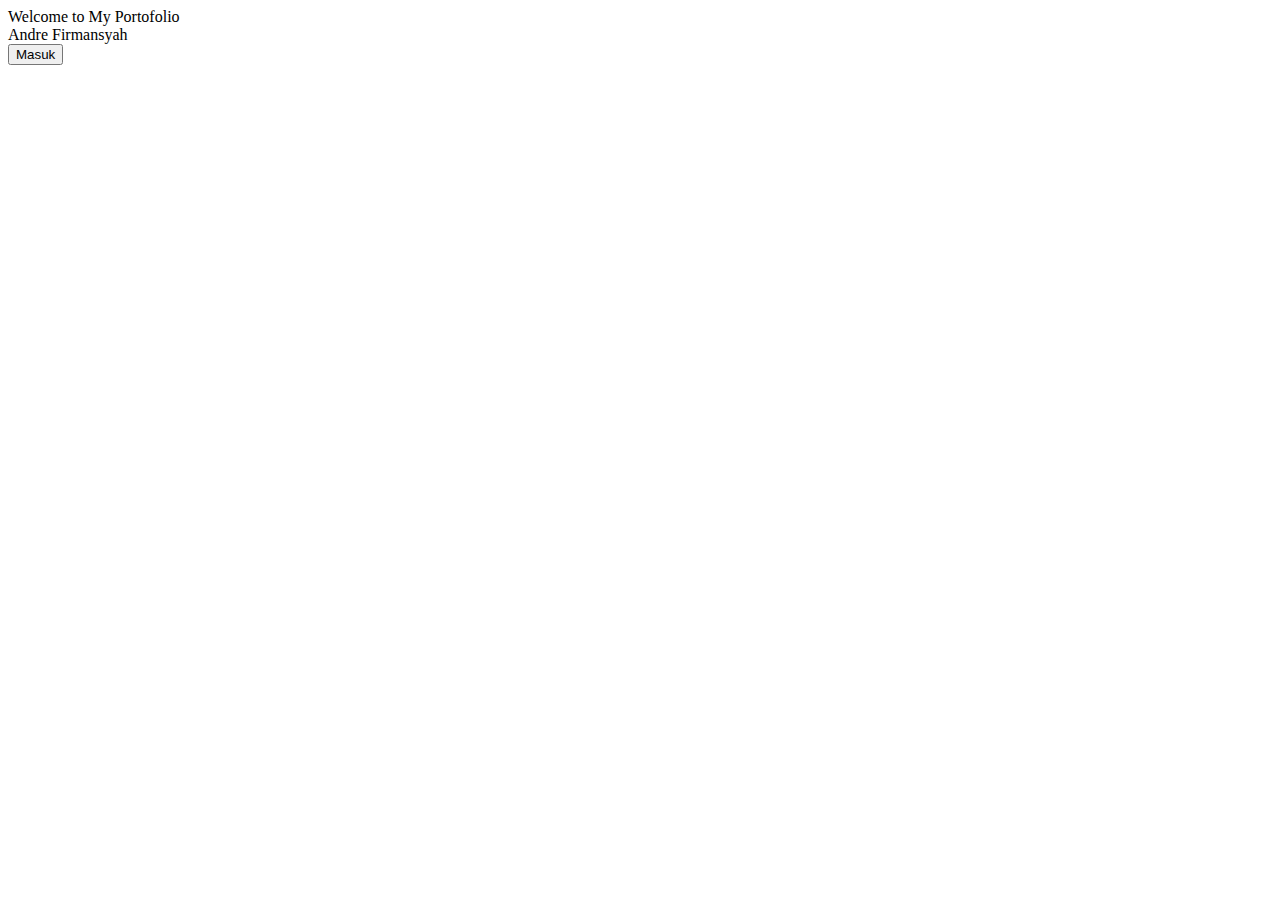
==== index.html @ d8abfe1b "Update and rename Tugas_Portofolio/HTML/index.html to index.html" ====
<!DOCTYPE html>
<html lang="en">
<head>
    <meta charset="UTF-8">
    <link rel="icon" type="image/png" href="C:/Materi Semester 4/Pweb/Tugas_Portofolio/ASSET/logo.png">
    <meta name="theme-color" content="#6E7C99">
    <meta name="viewport" content="width=device-width, initial-scale=1.0">
    <title>Andre Firmansyah</title>
    <link rel="stylesheet" href="C:/Materi Semester 4/Pweb/Tugas_Portofolio/CSS/loading.css">
</head>
<body>
    <div class="aurora"></div>
    <div class="loading-container">
        <div class="loading-text"><span class="typing-text">Welcome to My Portofolio</span></div>
        <div class="subtext">Andre Firmansyah</div>
        <div class="loading-dots">
            <div class="dot"></div>
            <div class="dot"></div>
            <div class="dot"></div>
        </div>
        <button class="enter-button" onclick="startPortfolio()">Masuk</button>
    </div>

    <audio id="background-music" loop>
        <source src="music.mp3" type="audio/mpeg">
    </audio>

    <script>
        function startPortfolio() {
            let audio = document.getElementById("background-music");
            audio.play().catch(error => console.log("Autoplay tidak diizinkan oleh browser"));

            setTimeout(() => {
                window.location.href = "Tugas_Portofolio/HTML/portofolio.html"; 
            }, 500);
        }
    </script>
</body>
</html>
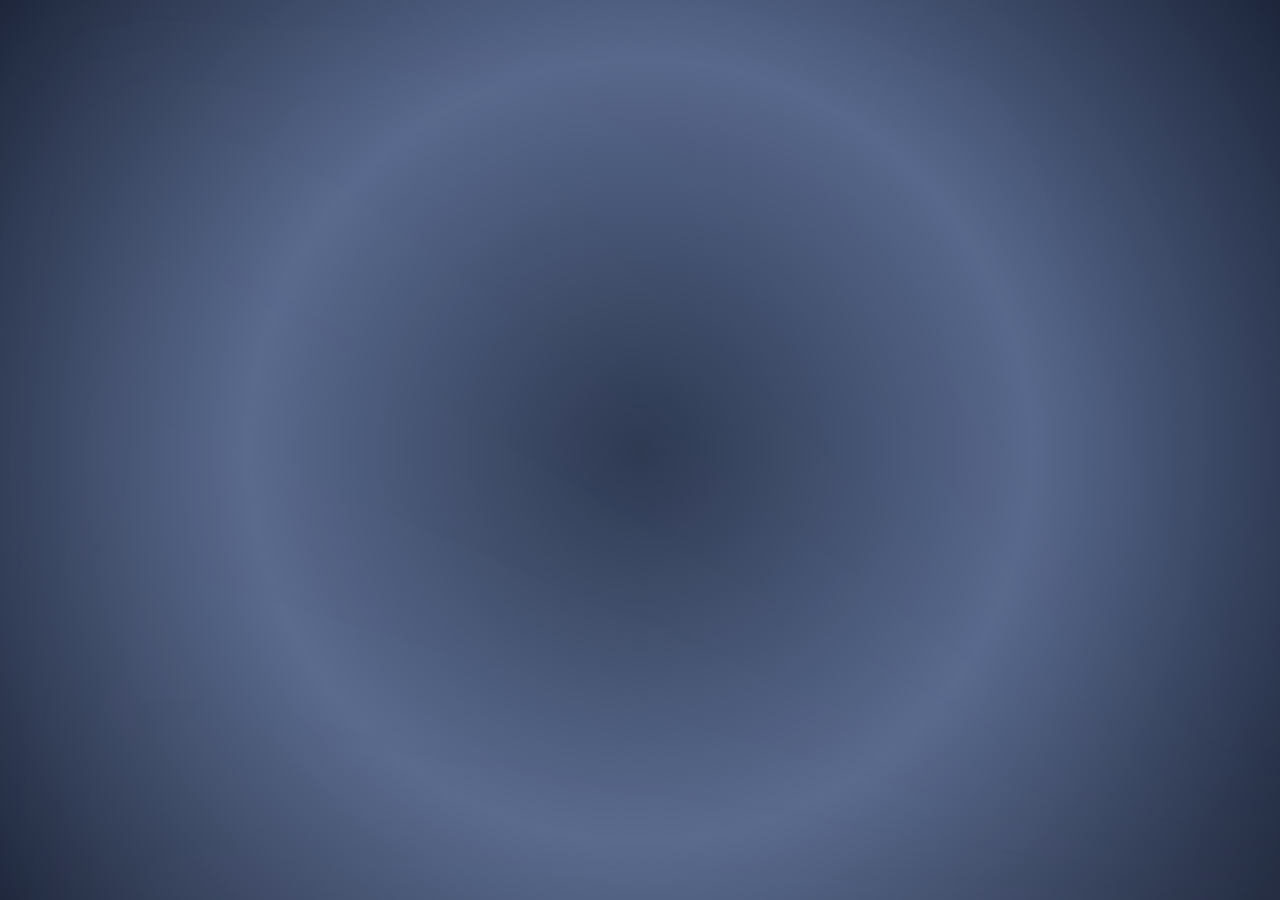
==== commit 35984def: "Update index.html" ====
--- a/index.html
+++ b/index.html
@@ -2,11 +2,11 @@
 <html lang="en">
 <head>
     <meta charset="UTF-8">
-    <link rel="icon" type="image/png" href="C:/Materi Semester 4/Pweb/Tugas_Portofolio/ASSET/logo.png">
+    <link rel="icon" type="image/png" href="Tugas_Portofolio/ASSET/logo.png">
     <meta name="theme-color" content="#6E7C99">
     <meta name="viewport" content="width=device-width, initial-scale=1.0">
     <title>Andre Firmansyah</title>
-    <link rel="stylesheet" href="C:/Materi Semester 4/Pweb/Tugas_Portofolio/CSS/loading.css">
+    <link rel="stylesheet" href="Tugas_Portofolio/CSS/loading.css">
 </head>
 <body>
     <div class="aurora"></div>
--- a/Tugas_Portofolio/CSS/loading.css
+++ b/Tugas_Portofolio/CSS/loading.css
@@ -0,0 +1,144 @@
+* {
+    margin: 0;
+    padding: 0;
+    box-sizing: border-box;
+    font-family: 'Poppins', sans-serif;
+}
+
+body {
+    display: flex;
+    justify-content: center;
+    align-items: center;
+    height: 100vh;
+    background: radial-gradient(circle, #2a364f, #56678b, #1c253a);
+    overflow: hidden;
+    position: relative;
+}
+
+/* Aurora Background Effect */
+.aurora {
+    position: absolute;
+    width: 100vw;
+    height: 100vh;
+    overflow: hidden;
+}
+
+.aurora::before {
+    content: "";
+    position: absolute;
+    width: 200%;
+    height: 200%;
+    background: conic-gradient(from 180deg, rgba(255, 255, 255, 0.1), transparent, rgba(255, 255, 255, 0.15));
+    animation: auroraMove 8s infinite linear;
+    opacity: 0.6;
+    filter: blur(80px);
+}
+
+@keyframes auroraMove {
+    0% {
+        transform: rotate(0deg) translate(-50%, -50%);
+    }
+    100% {
+        transform: rotate(360deg) translate(-50%, -50%);
+    }
+}
+
+.loading-container {
+    text-align: center;
+    color: white;
+    position: relative;
+    z-index: 1;
+}
+
+.loading-text {
+    font-size: 32px;
+    font-weight: 700;
+    opacity: 0;
+    animation: fadeIn 2s ease-in-out forwards;
+}
+
+.subtext {
+    font-size: 22px;
+    opacity: 0;
+    animation: fadeIn 2s ease-in-out 1s forwards;
+}
+
+@keyframes fadeIn {
+    0% { opacity: 0; transform: translateY(10px); }
+    100% { opacity: 1; transform: translateY(0); }
+}
+
+.typing-text {
+    display: inline-block;
+    overflow: hidden;
+    white-space: nowrap;
+    border-right: 3px solid white;
+    width: 0;
+    animation: typing 3s steps(22, end) forwards, blinkCursor 0.6s infinite;
+}
+
+@keyframes typing {
+    from { width: 0; }
+    to { width: 100%; }
+}
+
+@keyframes blinkCursor {
+    50% { border-color: transparent; }
+}
+
+.loading-dots {
+    margin-top: 15px;
+    display: flex;
+    justify-content: center;
+}
+
+.dot {
+    width: 14px;
+    height: 14px;
+    margin: 0 6px;
+    background: white;
+    border-radius: 50%;
+    opacity: 0;
+    animation: fadeInDots 1.5s infinite;
+}
+
+.dot:nth-child(1) { animation-delay: 0s; }
+.dot:nth-child(2) { animation-delay: 0.2s; }
+.dot:nth-child(3) { animation-delay: 0.4s; }
+
+@keyframes fadeInDots {
+    0%, 100% { opacity: 0.2; transform: scale(1); }
+    50% { opacity: 1; transform: scale(1.4); }
+}
+
+/* Tombol Masuk */
+.enter-button {
+    margin-top: 30px;
+    padding: 12px 24px;
+    font-size: 18px;
+    background: #f4f4f4;
+    color: #1c253a;
+    border: none;
+    border-radius: 6px;
+    cursor: pointer;
+    opacity: 0;
+    transform: scale(0.8);
+    transition: all 0.4s ease;
+    animation: fadeInButton 1s ease-in-out 4s forwards;
+}
+
+.enter-button:hover {
+    background: #ffffff;
+    transform: scale(1);
+}
+
+@keyframes fadeInButton {
+    from {
+        opacity: 0;
+        transform: scale(0.8);
+    }
+    to {
+        opacity: 1;
+        transform: scale(1);
+    }
+}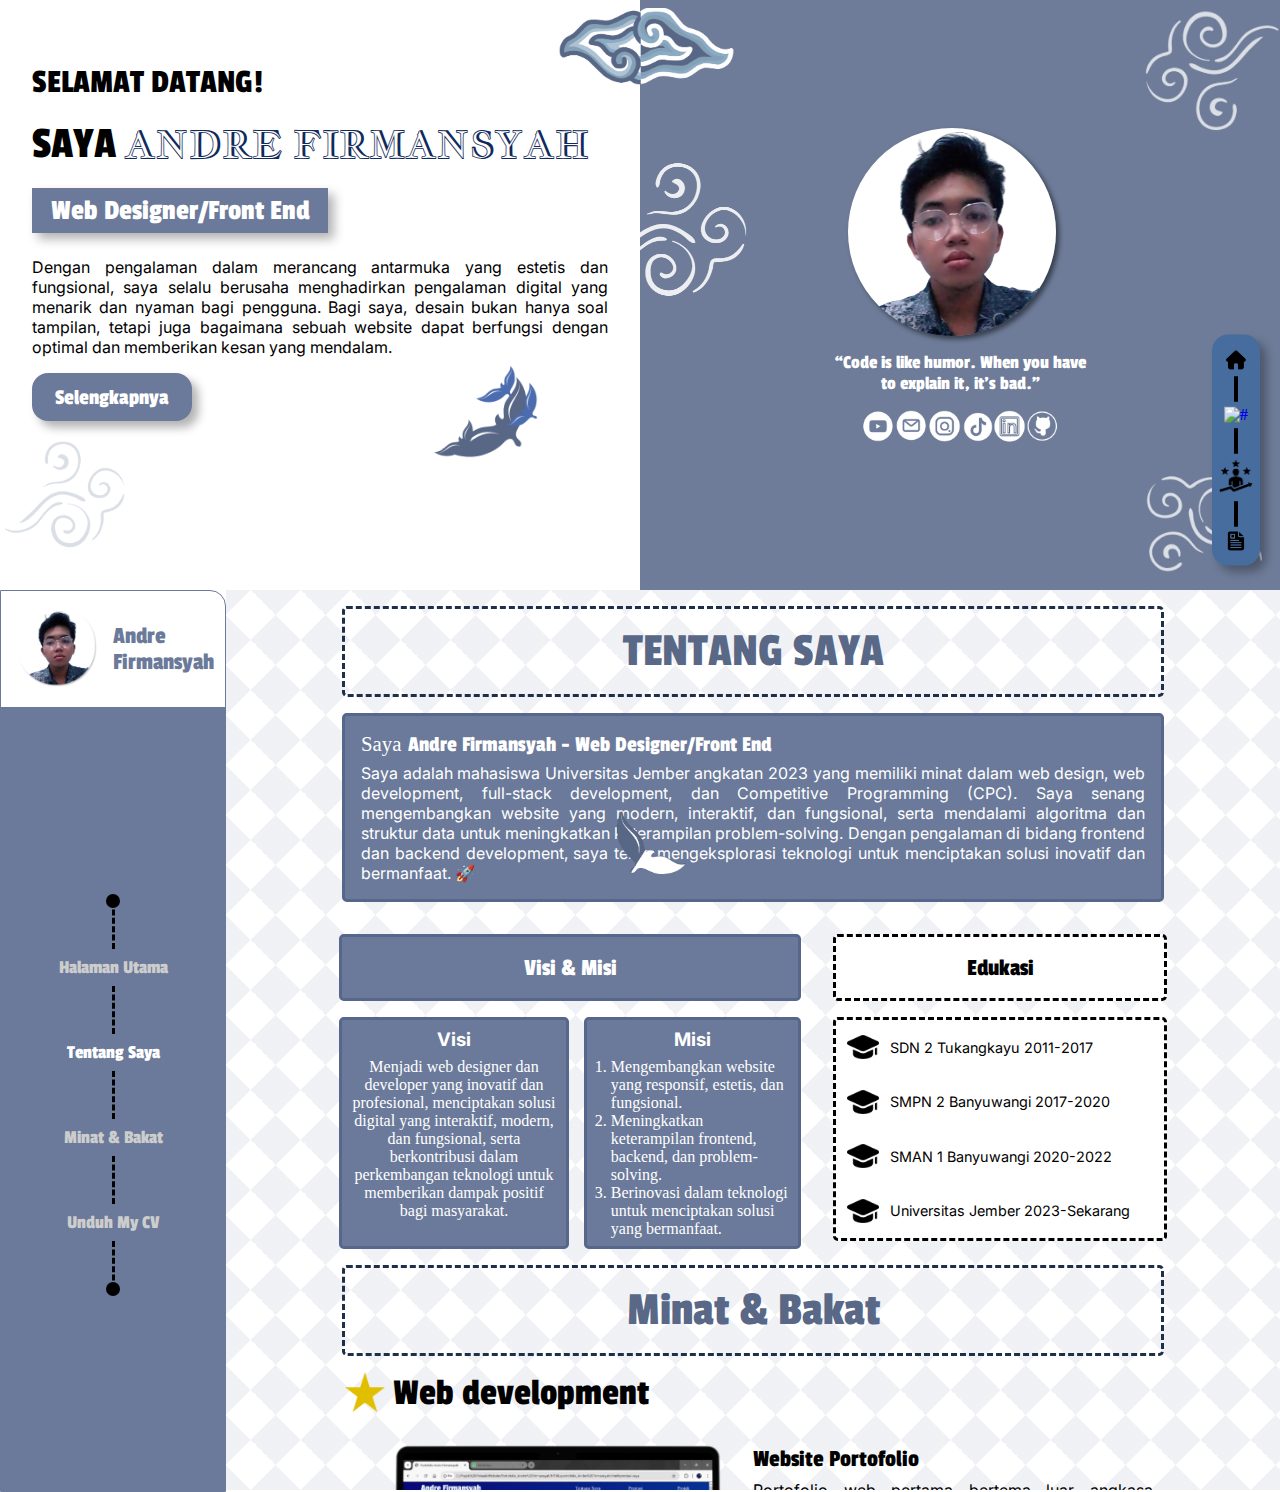
==== commit bdd3f5b7: "Update and rename portofolio.html to index.html" ====
--- a/index.html
+++ b/index.html
@@ -1,39 +1,270 @@
 <!DOCTYPE html>
+
 <html lang="en">
 <head>
     <meta charset="UTF-8">
+    <meta name="viewport" content="width=device-width, initial-scale=1.0">
+    <title>Andre Firmansyah</title>
     <link rel="icon" type="image/png" href="Tugas_Portofolio/ASSET/logo.png">
     <meta name="theme-color" content="#6E7C99">
-    <meta name="viewport" content="width=device-width, initial-scale=1.0">
-    <title>Andre Firmansyah</title>
-    <link rel="stylesheet" href="Tugas_Portofolio/CSS/loading.css">
+    <link rel="stylesheet" href="Tugas_Portofolio/CSS/portofolio.css">
+    <!-- Font Family Jacques Francois Shadow -->
+    <link rel="preconnect" href="https://fonts.googleapis.com">
+    <link rel="preconnect" href="https://fonts.gstatic.com" crossorigin>
+    <link href="https://fonts.googleapis.com/css2?family=Delicious+Handrawn&family=Jacques+Francois+Shadow&family=Passion+One:wght@400;700;900&display=swap" rel="stylesheet">
+    <!-- Font Family Bowlby One -->
+    <link rel="preconnect" href="https://fonts.googleapis.com">
+    <link rel="preconnect" href="https://fonts.gstatic.com" crossorigin>
+    <link href="https://fonts.googleapis.com/css2?family=Bowlby+One+SC&family=Delicious+Handrawn&family=Jacques+Francois+Shadow&family=Passion+One:wght@400;700;900&display=swap" rel="stylesheet">
+    <!-- Font Family Inter -->
+    <link rel="preconnect" href="https://fonts.googleapis.com">
+    <link rel="preconnect" href="https://fonts.gstatic.com" crossorigin>
+    <link href="https://fonts.googleapis.com/css2?family=Inter:ital,opsz,wght@0,14..32,100..900;1,14..32,100..900&display=swap" rel="stylesheet">
 </head>
 <body>
-    <div class="aurora"></div>
-    <div class="loading-container">
-        <div class="loading-text"><span class="typing-text">Welcome to My Portofolio</span></div>
-        <div class="subtext">Andre Firmansyah</div>
-        <div class="loading-dots">
-            <div class="dot"></div>
-            <div class="dot"></div>
-            <div class="dot"></div>
-        </div>
-        <button class="enter-button" onclick="startPortfolio()">Masuk</button>
+    <!-- --------------------------- Navbar --------------------- -->
+    <div class="navbar" id="navbarr">
+             <div class="kotakk_1" >
+                 <a href="#home" ><img id="kotak_1" style="height: 1.2rem;margin-top: 1rem;" data-original-src ="Tugas_Portofolio/ASSET/home_1.png" src="Tugas_Portofolio/ASSET/home_1.png" alt="#"></a>
+            </div>
+            <div class="garis"></div>
+            <div class="kotakk_2">
+                <a href="#tentang-saya"><img id="kotak_2"  style="height: 1.2rem;margin-top: 0.1rem;margin-bottom: 0.1rem;" data-original-src="Tugas_Portofolio/ASSET/person.png" src="Tugas_Portofolio/ASSET/person.png" alt="#"></a>
+            </div>
+            <div class="garis"></div>
+            <div class="kotakk_3">
+                <a href="#minatbakat"><img id="kotak_3"  style="height: 2.2rem;margin-top: 0.1rem;margin-bottom: 0.1rem;" data-original-src="Tugas_Portofolio/ASSET/interesting.png" src="Tugas_Portofolio/ASSET/interesting.png" alt="#"></a>
+            </div>
+            <div class="garis"></div>
+            <div class="kotakk_4">
+                <a href="#"><a href="#"><img id="kotak_4"  style="height: 1.2rem;margin-top: 0.1rem;margin-bottom: 0.7rem;" data-original-src="Tugas_Portofolio/ASSET/mycv.png"  src="Tugas_Portofolio/ASSET/mycv.png" alt="#"></a>
+            </div>
     </div>
-
-    <audio id="background-music" loop>
-        <source src="music.mp3" type="audio/mpeg">
-    </audio>
-
-    <script>
-        function startPortfolio() {
-            let audio = document.getElementById("background-music");
-            audio.play().catch(error => console.log("Autoplay tidak diizinkan oleh browser"));
-
-            setTimeout(() => {
-                window.location.href = "Tugas_Portofolio/HTML/portofolio.html"; 
-            }, 500);
-        }
-    </script>
+    <!-- Halaman Home  -->
+    <section  id="home">
+        <main>
+            <div class="container" >
+                <img class="cloud" src="Tugas_Portofolio/ASSET/cloud-middle.png" alt="#">
+                <div class="home-left">
+                    <div class="home-left-container">
+
+                        <p class="passion-one-regular" style="font-size: 2.1rem;margin-bottom: 0;"
+                        >SELAMAT DATANG!</p>
+                        <div style="display: flex;flex-direction: row;margin-top:1.2rem;">
+                            <p class="passion-one-regular" style="font-size: 2.8rem;margin-right: 0.5rem; display: inline-block; vertical-align: middle;">SAYA</p><p class="jacques-francois-shadow-regular" style="font-size: 2.3rem;display: inline-block; vertical-align: middle;">ANDRE FIRMANSYAH</p>
+                        </div>
+                        <div class="circle-myfoto-hidden">
+                            <img src="Tugas_Portofolio/ASSET/myfoto.png" alt="#">
+                        </div>
+                        <div class="passion">
+                            <p class="passion-one-regular">
+                                Web Designer/Front End
+                            </p>
+                        </div>
+                        <p class="text" style="text-align: justify;font-size: 1rem;margin-top: 1.5rem;">
+                            Dengan pengalaman dalam merancang antarmuka yang estetis dan fungsional, saya selalu berusaha menghadirkan pengalaman digital yang menarik dan nyaman bagi pengguna. Bagi saya, desain bukan hanya soal tampilan, tetapi juga bagaimana sebuah website dapat berfungsi dengan optimal dan memberikan kesan yang mendalam.
+                        </p>
+                        <button class="bt-home">
+                            <p class="passion-one-regular" style="font-size: 1.4rem;color:#FFFFFF;">
+                                Selengkapnya
+                            </p>
+                        </button>
+                        <img  class="bird" src="Tugas_Portofolio/ASSET/bird.png" alt="#">
+                    </div>
+                    <img src="Tugas_Portofolio/ASSET/cloud.png" alt="#">
+                </div>
+                <div class="home-right">
+                    <img class="cloud-top-right" src="Tugas_Portofolio/ASSET/cloud-top-right.png" alt="#">
+                    <img class="awan" src="Tugas_Portofolio/ASSET/cloud-right-middle.png" alt="#">
+                    <div class="circle-myfoto">
+                        <img src="Tugas_Portofolio/ASSET/myfoto.png" alt="#">
+                    </div>
+                    <div style="display: flex;justify-content: center;;">
+                        <q class="passion-one-regular" style="font-size: 1.2rem;color: #FFFFFF;text-align: center;width: 16rem;margin-top: 1rem;">Code is like humor. When you have to explain it, it’s bad.</q>
+                    </div>
+                    <div style="display: flex;justify-content: center;margin-top: 1rem;">
+                        <ul type="none" style="display: flex;flex-direction: row;">
+                            <li><a href="#"><img src="Tugas_Portofolio/ASSET/youtube.png" alt="#" style="height: 2rem;margin-right: 0.1rem;"></a></li>
+                            <li><a href="#"><img src="Tugas_Portofolio/ASSET/email.png" alt="#" style="height: 2rem;"></a></li>
+                            <li><a href="#"><img src="Tugas_Portofolio/ASSET/instagram.png" alt="#" style="height: 2rem;margin-left: 0.2rem;margin-right: 0.1rem;"></a></li>
+                            <li><a href="#"><img src="Tugas_Portofolio/ASSET/tiktok.png" alt="#" style="height: 2rem;"></a></li>
+                            <li><a href="#"><img src="Tugas_Portofolio/ASSET/linkdin.png" alt="#" style="height: 2rem;"></a></li>
+                            <li><a href="#"><img src="Tugas_Portofolio/ASSET/github.png" alt="#" style="height: 2rem;"></a></li>
+                        </ul>
+                    </div>
+                    <img src="Tugas_Portofolio/ASSET/cloud-down-right.png" alt="#" class="cloud-top-down" >
+                </div>
+                <img src="Tugas_Portofolio/ASSET/bird_middle.png" alt="#" class="bird-middle" >
+            </div>
+        </main>
+    </section>
+    <section id="body_">
+        <main>
+            <div style="display: flex;">
+                <div class="body-left" id="bodyLeft">
+                   <div class="body-left-header">
+                    <div>
+                        <img src="Tugas_Portofolio/ASSET/myfoto.png" alt="#">
+                    </div>
+                    <div class="passion-one-regular" style="width: 2rem;">
+                        <p>Andre Firmansyah</p>
+                    </div>
+                   </div>
+                   <div class="body-left-body">
+                    <div class="garis_1" style="margin-top: 1rem;"></div>
+                     <div class="passion-one-regular"  ><a href="#" id="halamanUtama">Halaman Utama</a></div>
+                     <div class="garis_"></div>
+                     <div class="passion-one-regular"   >
+                        <a href="#tentang-saya" id="tentangSaya" >Tentang Saya</a></div>
+                     <div class="garis_"></div>
+                     <div class="passion-one-regular"><a href="#minatbakat" id="minatBakat">Minat & Bakat</a></div>
+                     <div class="garis_"></div>
+                     <div class="passion-one-regular"><a href="#" id="unduhCV">Unduh My CV</a></div>
+                     <div class="garis_2" style="margin-bottom: 1.5rem;"></div>
+                    </div>
+                </div>
+                <div class="body-right" id="bodyRight">
+                    <div class="container_">
+                        <div class="header_" id="tentang-saya">
+                            TENTANG SAYA
+                        </div>
+                        <div class="explain-me" >
+                            <div style="display: flex;flex-direction: row;">
+
+                                <p style="color: #FFFFFF;font-size: 1.3rem;margin-right: 0.4rem;" class=".text">Saya</p>
+                                <p class="passion-one-regular" style="color: #FFFFFF;font-size: 1.4rem;" >
+                                    Andre Firmansyah - Web Designer/Front End
+                                </p>
+                            </div>
+                            <p class="text" style="color: #FFFFFF;font-size: 1rem;margin-top: 0.4rem;text-align: justify;">Saya adalah mahasiswa Universitas Jember angkatan 2023 yang memiliki minat dalam web design, web development, full-stack development, dan Competitive Programming (CPC). Saya senang mengembangkan website yang modern, interaktif, dan fungsional, serta mendalami algoritma dan struktur data untuk meningkatkan keterampilan problem-solving. Dengan pengalaman di bidang frontend dan backend development, saya terus mengeksplorasi teknologi untuk menciptakan solusi inovatif dan bermanfaat. 🚀</p>
+                        </div>
+                        <div style="display: flex;" class="visi_misis_edukasi">
+                            <div style="flex: 1;;margin: 1rem;
+                            display: flex;flex-direction: column;">
+                                <div class="visi_misi">
+                                    <p>
+                                        Visi & Misi
+                                    </p>
+                                </div>
+                                <div class="visi_misi_1">
+                                    <div class="box_1">
+                                        <h3 style="text-align: center;" class="text"> 
+                                            Visi
+                                        </h3>
+                                        <p style="text-align: center;font-size: medium;margin-top: 0.4rem;">Menjadi web designer dan developer yang inovatif dan profesional, menciptakan solusi digital yang interaktif, modern, dan fungsional, serta berkontribusi dalam perkembangan teknologi untuk memberikan dampak positif bagi masyarakat.</p>
+                                    </div>
+                                    <div
+                                    class="box_2">
+                                        <h3 class="text" style="text-align: center;">Misi</h3>
+                                        <ol style="margin-left: 1rem;margin-top: 0.4rem;">
+                                            <li>Mengembangkan website yang responsif, estetis, dan fungsional.
+                                            <li>Meningkatkan keterampilan frontend, backend, dan problem-solving.
+                                            <li>Berinovasi dalam teknologi untuk menciptakan solusi yang bermanfaat.
+                                            </li>
+                                        </ol>
+
+                                    </div>
+                                </div>
+                            </div>
+                            <div style="flex: 1;;margin: 1rem;">
+                                <div class="studi">
+                                    <p>
+                                        Edukasi
+                                    </p>
+                                </div>
+                                <div class="box_studi">
+                                    <div class="sub-studi">
+                                        <img src="Tugas_Portofolio/ASSET/toga.png" alt="#">
+                                        SDN 2 Tukangkayu 2011-2017
+                                    </div>
+                                    <div class="sub-studi">
+                                        <img src="Tugas_Portofolio/ASSET/toga.png" alt="#">
+                                        SMPN 2 Banyuwangi 2017-2020
+                                    </div>
+                                    <div class="sub-studi">
+                                        <img src="Tugas_Portofolio/ASSET/toga.png" alt="#">
+                                        SMAN 1 Banyuwangi 2020-2022
+                                    </div>
+                                    <div class="sub-studi">
+                                        <img src="Tugas_Portofolio/ASSET/toga.png" alt="#">
+                                        Universitas Jember 2023-Sekarang
+                                    </div>
+                                </div>
+                            </div>
+
+                        </div>
+                        <div class="header_" id="minatbakat">Minat & Bakat</div>
+                        <div class="header_header">
+                            <img src="Tugas_Portofolio/ASSET/star.png" alt="W">Web development</div>
+                        <div class="minat_bakat">
+                            <div class="table_">
+                                <div style="flex: 1;"> <img src="Tugas_Portofolio/ASSET/port_1.png" alt="#"></div>
+                                <div style="flex: 1;text-align: justify;margin-top: 1rem;" class="text">
+                                    <p class="passion-one-regular" style="font-size: 1.5rem;">Website Portofolio</p>
+                                    <p class="teks">Portofolio web pertama bertema luar angkasa dengan desain futuristik dan animasi interaktif. Latar gelap bertabur bintang, planet, dan efek paralaks menciptakan pengalaman eksplorasi yang imersif. 🚀✨</p>
+                                    <button>Eksplor</button>
+                                </div>
+                            </div>
+                            <div class="table_">
+                                <div style="flex: 1;"> <img src="Tugas_Portofolio/ASSET/penjadwalan.png" alt="#"></div>
+                                <div style="flex: 1;text-align: justify;margin-top: 1rem;" class="text">
+                                    <p class="passion-one-regular" style="font-size: 1.5rem;">Website Penjadwalan</p>
+                                    <p class="teks">Website penjadwalan ini dirancang untuk mempermudah pengelolaan jadwal dengan antarmuka yang intuitif dan sistem yang efisien. Pengguna dapat menambahkan, mengedit, dan mengatur jadwal dengan mudah, memastikan aktivitas tetap terorganisir. 📅✅</p><a href="https://penjadwalan-andre.vercel.app/?data=W10=">
+                                        <button>Eksplor</button>
+                                    </a>
+                                </div>
+                            </div>
+                            <div class="table_">
+                                <div style="flex: 1;"> <img src="Tugas_Portofolio/ASSET/hidronara.png" alt="#"></div>
+                                
+                                <div style="flex: 1;text-align: justify;margin-top: 1rem;" class="text">
+                                    <p class="passion-one-regular" style="font-size: 1.5rem;">Website HidroNara</p>
+                                    <p class="teks">Website yang membantu pemerintah Jemberi dalam monitoring PLTMH (Pembangkit Listrik Tenaga Mikrio Hidro) yang dilombakan di CITECHT 2.0 tahun 2024 diselengarakan oleh Fasilkom Universitas Jember.</p>
+                                    <a href="https://github.com/af133/HidroNara_Jomblo-Happy">
+                                        <button>Eksplor</button>
+                                    </a>
+                                </div>
+                            </div>
+                            <div class="table_">
+                                <div style="flex: 1;"> <img src="Tugas_Portofolio/ASSET/happy_birthday.png" alt="#"></div>
+
+                                <div style="flex: 1;text-align: justify;margin-top: 1rem;" class="text">
+                                    <p class="passion-one-regular" style="font-size: 1.5rem;">Website Happy Birthday</p>
+                                    <p class="teks">Website yang memberikan kesan pada pasangan tercinta dengan memberikan sebuah hadiah berbentuk e-gift, serta dengan suasana yang romantis yang disajikan.</p>
+                                    <a href="https://ifabirthday.vercel.app/">
+
+                                        <button>Eksplor</button>
+                                    </a>
+                                </div>
+                            </div>
+                            <div class="table_">
+                                <div style="flex: 1;"> <img src="Tugas_Portofolio/ASSET/love_escape.png" alt="#"></div>
+
+                                <div style="flex: 1;text-align: justify;margin-top: 1rem;" class="text">
+                                    <p class="passion-one-regular" style="font-size: 1.5rem;">Website Love Escape</p>
+                                    <p class="teks">Website yang memaksa user untuk memilih jawaban “iya” sehingga tidak dapat menolaknya. Ingin mencobanya?? Ingin mendapatkan pasangan? Mari klik <b>"Eksplor</b></p>
+                                    <a href="https://loveescape.vercel.app/">
+
+                                        <button>Eksplor</button>
+                                    </a>
+                                </div>
+                            </div>
+                        </div>
+                        <div class="header_header">
+                            <img src="Tugas_Portofolio/ASSET/star.png" alt="W">Pembuatan Karya Esai dan KTI</div>
+                            <p class="text" style="text-align: center; width: 47rem;margin-top: 1rem;">Menulis esai bukan sekadar hobi bagi saya, tetapi juga sebuah sarana untuk menuangkan ide dan inovasi. Saya telah berpartisipasi dalam berbagai kompetisi esai dan KTI, serta terus mengasah keterampilan di bidang ini</p>
+                    </div>
+                    <div class="karya">
+                        <img src="Tugas_Portofolio/ASSET/esai_.png" alt="">
+                        <img src="Tugas_Portofolio/ASSET/esai.png" alt="">
+                    </div>
+                    <div style="display: flex;justify-content: center;align-items: center;">
+                        <img src="Tugas_Portofolio/ASSET/sertifikat.png" alt="#" class="sertifikat">
+                    </div>
+                </div>
+            </div>
+        </main>
+    </section>
 </body>
 </html>
+<script src="Tugas_Portofolio/JS/portofolio.js"></script>
--- a/Tugas_Portofolio/CSS/portofolio.css
+++ b/Tugas_Portofolio/CSS/portofolio.css
@@ -0,0 +1,544 @@
+*{
+    margin: 0;
+    padding: 0;
+}
+/* Jenis Font" */
+.jacques-francois-shadow-regular {
+    font-family: "Jacques Francois Shadow", serif;
+    font-weight: 400;
+    font-style: normal;
+    color: #102A5B;
+}
+.passion-one-regular {
+    font-family: "Passion One", sans-serif;
+    font-weight: 400;
+    font-style: normal;
+}
+.text{
+    font-family: "Inter", sans-serif;
+    font-optical-sizing: auto;
+    font-weight:medium;
+    font-style: normal;
+}
+
+
+/* ------------------- Bagian Nav ------------------ */
+.navbar {
+    position: fixed; 
+    right: 20px; 
+    top: 50%; 
+    transform: translateY(-50%);
+    width: 3rem; 
+    height: auto;
+    background-color: #476D9F;
+    color: white;
+    border-radius: 1rem;
+    font-weight: bold;
+    display: flex;
+    flex-direction: column;
+    align-items: center;
+    box-shadow: 0.4rem 0.4rem 0.625rem rgba(0, 0, 0, 0.3); 
+}
+.garis{
+    border: 1px solid black;
+    width: 0.1rem;
+    background-color: black;
+    height: 1.4rem;
+    margin: 0.2rem 0rem 0.2rem 0rem ;
+}
+a{
+    text-decoration: none;
+}
+/* ------------------- Bagian Home ----------------- */
+.container{
+    display: flex;
+}
+.home-left,.home-right{
+    flex: 1;
+}
+.cloud{
+    left: 42.55%;;
+    position: absolute;
+    z-index: 3;
+    width: 12rem;
+    margin-top: 0.5rem;
+}
+.bird-middle{
+    left: 46%;;
+    width: 7rem;
+    position: absolute;
+    z-index: 3;
+    bottom: 0;
+}
+/* ---------------------- Home Left ---------------- */
+.home-left img{
+    width: 8rem;
+}
+.home-left-container{
+ margin: 4rem 2rem 1rem 2rem ;   
+}
+.passion{
+    width: 18.5rem;
+    height: 2.8rem;
+    align-items: center;
+    justify-content: center;
+    font-size: 1.8rem;
+    color: #FFFFFF;
+    background-color: #6B7A9A;
+    display: flex;
+    box-shadow: 0.4rem 0.4rem 0.625rem rgba(0, 0, 0, 0.3); 
+    margin-top: 1.2rem;
+}
+.home-right{
+    background-color: #6E7C99;
+}
+.bt-home{
+    box-shadow: 0.4rem 0.4rem 0.625rem rgba(0, 0, 0, 0.3); 
+    background-color: #6B7A9A;
+    border-radius: 1rem;
+    width: 10rem;
+    border: #6B7A9A;
+    height: 3rem;
+    margin-top: 1rem;
+    cursor: pointer;
+    transition: all 0.2s ease-in-out;
+}
+.bt-home:hover{
+    background-color: #828ea7;
+}
+.bt-home:active {
+    box-shadow: 0.2rem 0.2rem 0.3rem rgba(0, 0, 0, 0.5);
+    transform: translateY(3px);
+}
+.bird{
+    float: right;
+    margin-right:3rem;
+}
+.circle-myfoto-hidden{
+    display: none;
+}
+.kontak{
+    display: none
+}
+@media screen and (max-width: 768px) {
+    .kontak{
+        display: flex;
+        justify-content: center;margin-top: 1rem;
+        background-color: #6B7A9A;
+    }
+    .container{
+        display: flex;
+        flex-direction: column;
+        align-items: center;
+    }
+    div .bird-middle{
+        visibility: none;
+        display: none;
+    }
+    .cloud{
+        margin:1rem 0rem 0rem 5.6rem;
+
+        z-index: 4;
+        float: right;
+        position: absolute;
+    }
+    .circle-myfoto-hidden   {
+        box-shadow: 0.2rem 0.2rem 0.3rem rgba(0, 0, 0, 0.5);
+        overflow: hidden;
+        width: 9rem;
+        height: 9rem;
+        border-radius: 180px;
+        display: flex;
+        justify-content: center;
+        align-items: center;
+        z-index: 2;
+        margin-left: 35%;
+    }
+    .circle-myfoto-hidden:hover {
+        box-shadow: 0 10px 20px rgba(0, 0, 0, 0.3);
+        transform: scale(1.05);
+        transition: all 0.3s ease-in-out;
+    }
+    .circle-myfoto{
+        display: none;
+        visibility: hidden;
+    }
+    .circle-myfoto-hidden img{
+        height:10rem;
+        width: auto;
+    }
+    .home-right{
+        display: none;
+    }
+    
+}
+/* ------------------ Home Right -------------------  */
+.cloud-top-right,.cloud-top-down{
+    height: 9rem;
+    float: right;
+    z-index: 1;
+}
+.bird-sky{
+    height: 8rem;
+    z-index: 1;
+    position: absolute;
+    margin: 4rem 0rem 0rem 4rem;
+    
+}
+.home-right .circle-myfoto img{
+    height:14rem;
+    
+}
+.circle-myfoto{
+    box-shadow: 0.2rem 0.2rem 0.3rem rgba(0, 0, 0, 0.5);
+    overflow: hidden;
+    width: 13rem;
+    height: 13rem;
+    border-radius: 180px;
+    display: flex;
+    margin-left: 13rem;
+    justify-content: center;
+    align-items: center;
+    margin-top:8rem;
+    z-index: 2;
+}
+.circle-myfoto:hover {
+    box-shadow: 0 10px 20px rgba(0, 0, 0, 0.3);
+    transform: scale(1.05);
+    transition: all 0.3s ease-in-out;
+}
+.square-home-right{
+    z-index: 1;
+    width: 8rem;
+    height: 20rem;
+    overflow: hidden;
+    position: absolute;
+}
+.awan{
+    margin-top: 9rem;
+    position: absolute;
+    z-index: 1;
+    width: 7rem;
+    margin-right: 10rem;
+    
+}
+div ul li a img {
+    transition: box-shadow 0.3s ease-in-out, transform 0.3s ease-in-out;
+    border-radius: 180px;
+}
+
+div ul li a img:active {
+    box-shadow: 0.2rem 0.2rem 0.3rem rgba(0, 0, 0, 0.5);
+    transform: translateY(3px);
+}
+/* body-person */
+.body-left {
+    flex: 0 0 100px;
+    border: 1px solid #6B7A9A;
+    border-radius: 0rem 1rem 0rem 0rem;
+    min-height: 100vh;
+    display: flex;
+    flex-direction: column;
+}
+
+.body-left-header {
+    display: flex;
+    align-items: center;
+    width: 14rem;
+}
+
+.body-left-header img {
+    width: 5rem;
+    margin: 1rem;
+}
+
+.body-left-header p {
+    color: #6B7A9A;
+    font-size: 1.5rem;
+    font-weight: 500;
+}
+
+.body-left-body {
+    background-color: #6B7A9A;
+    display: flex;
+    flex-direction: column;
+    text-align: center;
+    justify-content: center;
+    align-items: center;
+    flex: 1;
+}
+
+
+.garis_, .garis_1, .garis_2 {
+    position: relative;
+    height: 3rem;
+    border-left: 3px dashed #000000;
+    margin: 0.5rem;
+}
+
+.garis_1::before,
+.garis_2::after {
+    content: "";
+    position: absolute;
+    width: 0.9rem;
+    height: 0.9rem;
+    background-color: #000000;
+    border-radius: 50%;
+    left: -0.55rem;
+}
+
+.garis_1::before {
+    top: -7px;
+}
+
+.garis_2::after {
+    bottom: -7px;
+}
+
+/* --------------- Body --------------- */
+.body-left-body div a {
+    color: #CDCDCD;
+    font-size: 1.2rem;
+    margin: 1rem 0;
+    text-decoration: none;
+}
+
+.body-left-body div a:hover {
+    color: #FFFFFF;
+}
+
+
+.body-right {
+    flex: 1;
+    overflow-y: auto;
+    height: 100vh;
+    background-color: #ffffff;
+    background-image: 
+        linear-gradient(135deg, rgba(107, 122, 154, 0.1) 25%, transparent 25%),
+        linear-gradient(225deg, rgba(107, 122, 154, 0.1) 25%, transparent 25%),
+        linear-gradient(45deg, rgba(107, 122, 154, 0.1) 25%, transparent 25%),
+        linear-gradient(315deg, rgba(107, 122, 154, 0.1) 25%, transparent 25%);
+    background-size: 50px 50px;
+    background-repeat: repeat;
+    animation: subtleMove 6s infinite linear;
+}
+
+
+@keyframes subtleMove {
+    0% {
+        background-position: 0 0;
+    }
+    50% {
+        background-position: 10px 10px;
+    }
+    100% {
+        background-position: 0 0;
+    }
+}
+
+.body-right {
+    flex: 1;
+    height: 100vh;
+    overflow-y: scroll; 
+    scroll-behavior: smooth;
+}
+
+.body-right::-webkit-scrollbar {
+    display: none; 
+}
+
+.body-right {
+    -ms-overflow-style: none;
+    scrollbar-width: none; 
+}
+.container_{
+    padding: 1rem;
+    display: flex;
+    flex-direction: column;
+    justify-content: center;
+    align-items: center;
+    
+}
+.container_ .header_{
+    flex: 1;
+    font-size: 3rem;
+    width: 49rem;
+    height: 4rem;
+    text-align: center;
+    border: 3px dashed #1F2F4A;
+    font-family: "Passion One", sans-serif;
+    font-weight: 400;
+    font-style: normal;
+    padding: 1rem;
+    color: #596886;
+    border-radius: 0.3rem;
+}
+.explain-me{
+    border-radius: 0.3rem;
+    padding: 1rem;
+    border: 3px solid  #56678b;
+    flex: 1;
+    width:49rem;
+    background-color: #6B7A9A;
+    width: 49rem;
+    margin: 1rem;
+}
+
+/* ----------------- Visi dan Misi ---------------- */
+.visi_misi{
+    border: 3px solid  #56678b;
+    border-radius: 0.3rem;
+    width: 28.5rem;
+    height: 3.8rem;
+    text-align: center;
+    color: #FFFFFF;
+    background-color:  #6B7A9A;
+}
+.visi_misi,.studi{
+    font-family: "Passion One", sans-serif;
+    display: flex;
+    justify-content: center;
+    align-items: center;
+    font-weight: 400;
+    font-style: normal;
+    font-size: 1.5rem;
+}
+.visi_misi_1{
+    display: flex;
+    justify-content: space-between;
+    margin-top: 1rem;
+}
+.box_1,.box_2{
+    color: #FFFFFF;
+    background-color:  #6B7A9A;
+    padding: 0.5rem;
+    border: 3px solid  #56678b;
+    border-radius: 0.3rem;
+}
+.box_1{
+    width:13rem ;
+
+}
+.box_2{
+    width:12.2rem;
+    display: flex;
+    flex-direction: column;
+}
+.studi{
+
+    height: 3.8rem
+}
+.studi,.box_studi{
+    color: #000000;
+    border-radius: 0.3rem;
+    background-color:  #ffffff;
+    border: 3px dashed  #000000;
+    width: 20.5rem;
+}
+.box_studi{
+    margin-top: 1rem;
+}
+.sub-studi {
+    font-family: "Inter", sans-serif;
+    font-optical-sizing: auto;
+    font-weight:medium;
+    font-style: normal;
+    display: flex;
+    flex-direction: row;
+    justify-items: center;
+    align-items: center;
+    font-size: 0.9rem;
+}
+.sub-studi img{
+    height: 2rem;
+    margin: 0.7rem;
+}
+@media screen and (max-width: 768px) {
+    .body-left{
+        display: none;
+        visibility: hidden;
+    }
+    .visi_misis_edukasi{
+        display: flex;
+        flex-direction: column;
+        align-items: center;
+    }
+    .container_ .header_{
+    width: 26rem;
+   }
+    
+   .explain-me{
+    width: 26rem;
+   }
+}
+.minat_bakat{
+    display: flex;
+    flex-direction: column;
+}
+.table_{
+    display: flex;
+    width: 50rem;
+    margin: 1rem;
+}
+.table_ img{
+    width: 25rem;
+}
+.table_ button{
+    width: 5.5rem;
+    height: 2rem;
+    cursor: pointer;
+    border-radius: 0.3rem;
+    background-color: #929db9;
+    border: 1px solid #102A5B;
+    font-weight: 700;
+}
+.table_ button:hover{
+    background-color: #B4BED9;
+}
+.teks{
+    margin-top: 0.5rem;
+    margin-bottom: 0.8rem;
+}
+.header_header{
+    font-family: "Passion One", sans-serif;
+    font-weight: 400;
+    font-style: normal;
+    font-size: 2.4rem;
+    display: flex; 
+    margin-top: 1rem;;
+    width: 51rem;
+}
+.header_header img{
+    margin-right: 0.5rem;  
+    width: 2.5rem;
+    height: 2.5rem;
+}
+.karya{
+    display: flex;
+    flex-direction: row;
+    align-items: center;
+    justify-content: center;
+}
+.karya img{
+    width: 15rem;
+    margin: 1rem;
+}
+.sertifikat{
+    width: 25rem;
+
+}
+@media screen and (max-width: 768px){
+    .header_header{
+        width: 26rem
+    }
+    .table_{
+        display: flex;
+        flex-direction: column;
+        width: 26rem;
+    }
+    .karya{
+        display: flex;
+        flex-direction: column;
+    }
+    
+}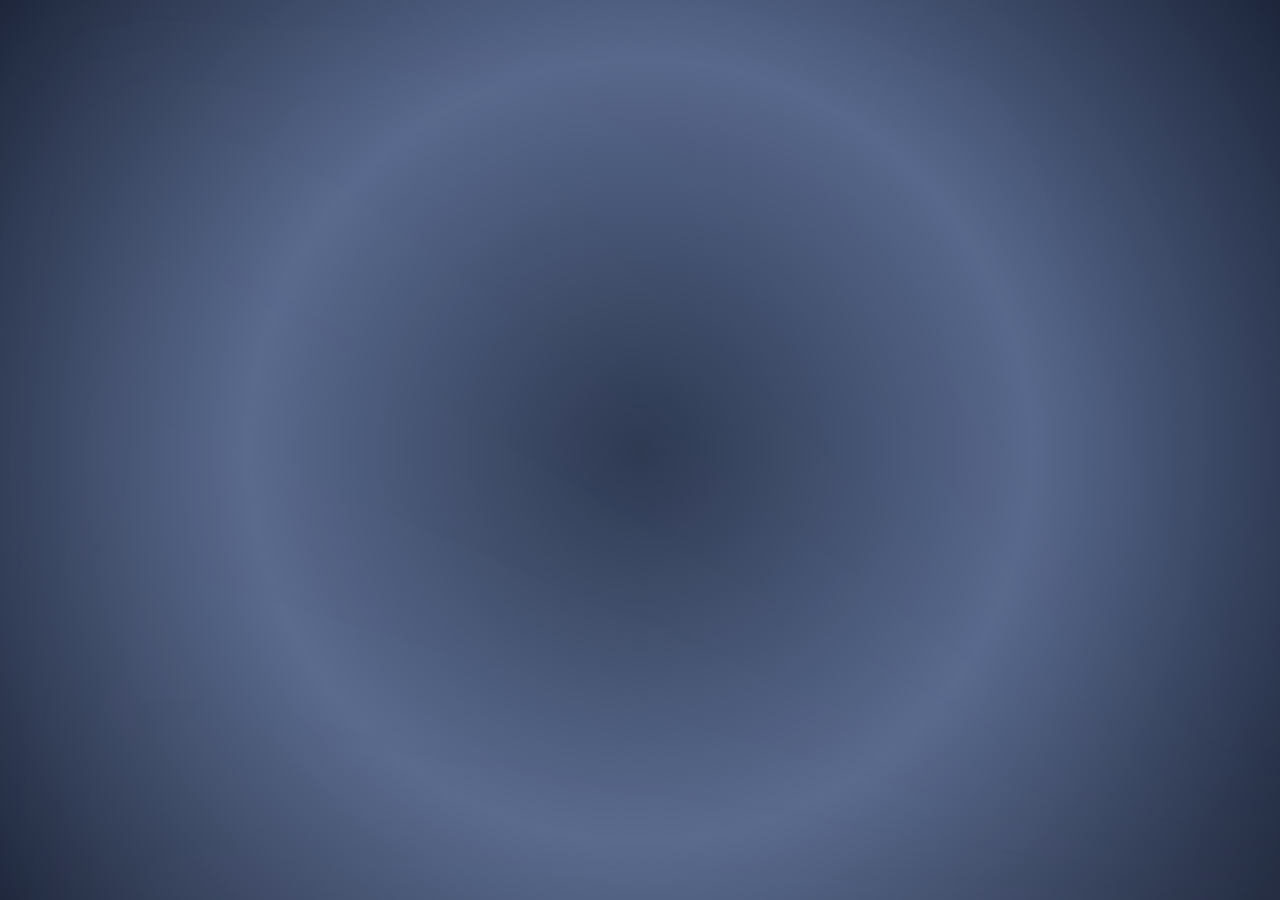
==== commit 30857637: "Update and rename ind.html to index.html" ====
--- a/index.html
+++ b/index.html
@@ -1,270 +1,39 @@
 <!DOCTYPE html>
-
 <html lang="en">
 <head>
     <meta charset="UTF-8">
+    <link rel="icon" type="image/png" href="Tugas_Portofolio/ASSET/logo.png">
+    <meta name="theme-color" content="#6E7C99">
     <meta name="viewport" content="width=device-width, initial-scale=1.0">
     <title>Andre Firmansyah</title>
-    <link rel="icon" type="image/png" href="Tugas_Portofolio/ASSET/logo.png">
-    <meta name="theme-color" content="#6E7C99">
-    <link rel="stylesheet" href="Tugas_Portofolio/CSS/portofolio.css">
-    <!-- Font Family Jacques Francois Shadow -->
-    <link rel="preconnect" href="https://fonts.googleapis.com">
-    <link rel="preconnect" href="https://fonts.gstatic.com" crossorigin>
-    <link href="https://fonts.googleapis.com/css2?family=Delicious+Handrawn&family=Jacques+Francois+Shadow&family=Passion+One:wght@400;700;900&display=swap" rel="stylesheet">
-    <!-- Font Family Bowlby One -->
-    <link rel="preconnect" href="https://fonts.googleapis.com">
-    <link rel="preconnect" href="https://fonts.gstatic.com" crossorigin>
-    <link href="https://fonts.googleapis.com/css2?family=Bowlby+One+SC&family=Delicious+Handrawn&family=Jacques+Francois+Shadow&family=Passion+One:wght@400;700;900&display=swap" rel="stylesheet">
-    <!-- Font Family Inter -->
-    <link rel="preconnect" href="https://fonts.googleapis.com">
-    <link rel="preconnect" href="https://fonts.gstatic.com" crossorigin>
-    <link href="https://fonts.googleapis.com/css2?family=Inter:ital,opsz,wght@0,14..32,100..900;1,14..32,100..900&display=swap" rel="stylesheet">
+    <link rel="stylesheet" href="Tugas_Portofolio/CSS/loading.css">
 </head>
 <body>
-    <!-- --------------------------- Navbar --------------------- -->
-    <div class="navbar" id="navbarr">
-             <div class="kotakk_1" >
-                 <a href="#home" ><img id="kotak_1" style="height: 1.2rem;margin-top: 1rem;" data-original-src ="Tugas_Portofolio/ASSET/home_1.png" src="Tugas_Portofolio/ASSET/home_1.png" alt="#"></a>
-            </div>
-            <div class="garis"></div>
-            <div class="kotakk_2">
-                <a href="#tentang-saya"><img id="kotak_2"  style="height: 1.2rem;margin-top: 0.1rem;margin-bottom: 0.1rem;" data-original-src="Tugas_Portofolio/ASSET/person.png" src="Tugas_Portofolio/ASSET/person.png" alt="#"></a>
-            </div>
-            <div class="garis"></div>
-            <div class="kotakk_3">
-                <a href="#minatbakat"><img id="kotak_3"  style="height: 2.2rem;margin-top: 0.1rem;margin-bottom: 0.1rem;" data-original-src="Tugas_Portofolio/ASSET/interesting.png" src="Tugas_Portofolio/ASSET/interesting.png" alt="#"></a>
-            </div>
-            <div class="garis"></div>
-            <div class="kotakk_4">
-                <a href="#"><a href="#"><img id="kotak_4"  style="height: 1.2rem;margin-top: 0.1rem;margin-bottom: 0.7rem;" data-original-src="Tugas_Portofolio/ASSET/mycv.png"  src="Tugas_Portofolio/ASSET/mycv.png" alt="#"></a>
-            </div>
+    <div class="aurora"></div>
+    <div class="loading-container">
+        <div class="loading-text"><span class="typing-text">Welcome to My Portofolio</span></div>
+        <div class="subtext">Andre Firmansyah</div>
+        <div class="loading-dots">
+            <div class="dot"></div>
+            <div class="dot"></div>
+            <div class="dot"></div>
+        </div>
+        <button class="enter-button" onclick="startPortfolio()">Masuk</button>
     </div>
-    <!-- Halaman Home  -->
-    <section  id="home">
-        <main>
-            <div class="container" >
-                <img class="cloud" src="Tugas_Portofolio/ASSET/cloud-middle.png" alt="#">
-                <div class="home-left">
-                    <div class="home-left-container">
 
-                        <p class="passion-one-regular" style="font-size: 2.1rem;margin-bottom: 0;"
-                        >SELAMAT DATANG!</p>
-                        <div style="display: flex;flex-direction: row;margin-top:1.2rem;">
-                            <p class="passion-one-regular" style="font-size: 2.8rem;margin-right: 0.5rem; display: inline-block; vertical-align: middle;">SAYA</p><p class="jacques-francois-shadow-regular" style="font-size: 2.3rem;display: inline-block; vertical-align: middle;">ANDRE FIRMANSYAH</p>
-                        </div>
-                        <div class="circle-myfoto-hidden">
-                            <img src="Tugas_Portofolio/ASSET/myfoto.png" alt="#">
-                        </div>
-                        <div class="passion">
-                            <p class="passion-one-regular">
-                                Web Designer/Front End
-                            </p>
-                        </div>
-                        <p class="text" style="text-align: justify;font-size: 1rem;margin-top: 1.5rem;">
-                            Dengan pengalaman dalam merancang antarmuka yang estetis dan fungsional, saya selalu berusaha menghadirkan pengalaman digital yang menarik dan nyaman bagi pengguna. Bagi saya, desain bukan hanya soal tampilan, tetapi juga bagaimana sebuah website dapat berfungsi dengan optimal dan memberikan kesan yang mendalam.
-                        </p>
-                        <button class="bt-home">
-                            <p class="passion-one-regular" style="font-size: 1.4rem;color:#FFFFFF;">
-                                Selengkapnya
-                            </p>
-                        </button>
-                        <img  class="bird" src="Tugas_Portofolio/ASSET/bird.png" alt="#">
-                    </div>
-                    <img src="Tugas_Portofolio/ASSET/cloud.png" alt="#">
-                </div>
-                <div class="home-right">
-                    <img class="cloud-top-right" src="Tugas_Portofolio/ASSET/cloud-top-right.png" alt="#">
-                    <img class="awan" src="Tugas_Portofolio/ASSET/cloud-right-middle.png" alt="#">
-                    <div class="circle-myfoto">
-                        <img src="Tugas_Portofolio/ASSET/myfoto.png" alt="#">
-                    </div>
-                    <div style="display: flex;justify-content: center;;">
-                        <q class="passion-one-regular" style="font-size: 1.2rem;color: #FFFFFF;text-align: center;width: 16rem;margin-top: 1rem;">Code is like humor. When you have to explain it, it’s bad.</q>
-                    </div>
-                    <div style="display: flex;justify-content: center;margin-top: 1rem;">
-                        <ul type="none" style="display: flex;flex-direction: row;">
-                            <li><a href="#"><img src="Tugas_Portofolio/ASSET/youtube.png" alt="#" style="height: 2rem;margin-right: 0.1rem;"></a></li>
-                            <li><a href="#"><img src="Tugas_Portofolio/ASSET/email.png" alt="#" style="height: 2rem;"></a></li>
-                            <li><a href="#"><img src="Tugas_Portofolio/ASSET/instagram.png" alt="#" style="height: 2rem;margin-left: 0.2rem;margin-right: 0.1rem;"></a></li>
-                            <li><a href="#"><img src="Tugas_Portofolio/ASSET/tiktok.png" alt="#" style="height: 2rem;"></a></li>
-                            <li><a href="#"><img src="Tugas_Portofolio/ASSET/linkdin.png" alt="#" style="height: 2rem;"></a></li>
-                            <li><a href="#"><img src="Tugas_Portofolio/ASSET/github.png" alt="#" style="height: 2rem;"></a></li>
-                        </ul>
-                    </div>
-                    <img src="Tugas_Portofolio/ASSET/cloud-down-right.png" alt="#" class="cloud-top-down" >
-                </div>
-                <img src="Tugas_Portofolio/ASSET/bird_middle.png" alt="#" class="bird-middle" >
-            </div>
-        </main>
-    </section>
-    <section id="body_">
-        <main>
-            <div style="display: flex;">
-                <div class="body-left" id="bodyLeft">
-                   <div class="body-left-header">
-                    <div>
-                        <img src="Tugas_Portofolio/ASSET/myfoto.png" alt="#">
-                    </div>
-                    <div class="passion-one-regular" style="width: 2rem;">
-                        <p>Andre Firmansyah</p>
-                    </div>
-                   </div>
-                   <div class="body-left-body">
-                    <div class="garis_1" style="margin-top: 1rem;"></div>
-                     <div class="passion-one-regular"  ><a href="#" id="halamanUtama">Halaman Utama</a></div>
-                     <div class="garis_"></div>
-                     <div class="passion-one-regular"   >
-                        <a href="#tentang-saya" id="tentangSaya" >Tentang Saya</a></div>
-                     <div class="garis_"></div>
-                     <div class="passion-one-regular"><a href="#minatbakat" id="minatBakat">Minat & Bakat</a></div>
-                     <div class="garis_"></div>
-                     <div class="passion-one-regular"><a href="#" id="unduhCV">Unduh My CV</a></div>
-                     <div class="garis_2" style="margin-bottom: 1.5rem;"></div>
-                    </div>
-                </div>
-                <div class="body-right" id="bodyRight">
-                    <div class="container_">
-                        <div class="header_" id="tentang-saya">
-                            TENTANG SAYA
-                        </div>
-                        <div class="explain-me" >
-                            <div style="display: flex;flex-direction: row;">
+    <audio id="background-music" loop>
+        <source src="music.mp3" type="audio/mpeg">
+    </audio>
 
-                                <p style="color: #FFFFFF;font-size: 1.3rem;margin-right: 0.4rem;" class=".text">Saya</p>
-                                <p class="passion-one-regular" style="color: #FFFFFF;font-size: 1.4rem;" >
-                                    Andre Firmansyah - Web Designer/Front End
-                                </p>
-                            </div>
-                            <p class="text" style="color: #FFFFFF;font-size: 1rem;margin-top: 0.4rem;text-align: justify;">Saya adalah mahasiswa Universitas Jember angkatan 2023 yang memiliki minat dalam web design, web development, full-stack development, dan Competitive Programming (CPC). Saya senang mengembangkan website yang modern, interaktif, dan fungsional, serta mendalami algoritma dan struktur data untuk meningkatkan keterampilan problem-solving. Dengan pengalaman di bidang frontend dan backend development, saya terus mengeksplorasi teknologi untuk menciptakan solusi inovatif dan bermanfaat. 🚀</p>
-                        </div>
-                        <div style="display: flex;" class="visi_misis_edukasi">
-                            <div style="flex: 1;;margin: 1rem;
-                            display: flex;flex-direction: column;">
-                                <div class="visi_misi">
-                                    <p>
-                                        Visi & Misi
-                                    </p>
-                                </div>
-                                <div class="visi_misi_1">
-                                    <div class="box_1">
-                                        <h3 style="text-align: center;" class="text"> 
-                                            Visi
-                                        </h3>
-                                        <p style="text-align: center;font-size: medium;margin-top: 0.4rem;">Menjadi web designer dan developer yang inovatif dan profesional, menciptakan solusi digital yang interaktif, modern, dan fungsional, serta berkontribusi dalam perkembangan teknologi untuk memberikan dampak positif bagi masyarakat.</p>
-                                    </div>
-                                    <div
-                                    class="box_2">
-                                        <h3 class="text" style="text-align: center;">Misi</h3>
-                                        <ol style="margin-left: 1rem;margin-top: 0.4rem;">
-                                            <li>Mengembangkan website yang responsif, estetis, dan fungsional.
-                                            <li>Meningkatkan keterampilan frontend, backend, dan problem-solving.
-                                            <li>Berinovasi dalam teknologi untuk menciptakan solusi yang bermanfaat.
-                                            </li>
-                                        </ol>
+    <script>
+        function startPortfolio() {
+            let audio = document.getElementById("background-music");
+            audio.play().catch(error => console.log("Autoplay tidak diizinkan oleh browser"));
 
-                                    </div>
-                                </div>
-                            </div>
-                            <div style="flex: 1;;margin: 1rem;">
-                                <div class="studi">
-                                    <p>
-                                        Edukasi
-                                    </p>
-                                </div>
-                                <div class="box_studi">
-                                    <div class="sub-studi">
-                                        <img src="Tugas_Portofolio/ASSET/toga.png" alt="#">
-                                        SDN 2 Tukangkayu 2011-2017
-                                    </div>
-                                    <div class="sub-studi">
-                                        <img src="Tugas_Portofolio/ASSET/toga.png" alt="#">
-                                        SMPN 2 Banyuwangi 2017-2020
-                                    </div>
-                                    <div class="sub-studi">
-                                        <img src="Tugas_Portofolio/ASSET/toga.png" alt="#">
-                                        SMAN 1 Banyuwangi 2020-2022
-                                    </div>
-                                    <div class="sub-studi">
-                                        <img src="Tugas_Portofolio/ASSET/toga.png" alt="#">
-                                        Universitas Jember 2023-Sekarang
-                                    </div>
-                                </div>
-                            </div>
-
-                        </div>
-                        <div class="header_" id="minatbakat">Minat & Bakat</div>
-                        <div class="header_header">
-                            <img src="Tugas_Portofolio/ASSET/star.png" alt="W">Web development</div>
-                        <div class="minat_bakat">
-                            <div class="table_">
-                                <div style="flex: 1;"> <img src="Tugas_Portofolio/ASSET/port_1.png" alt="#"></div>
-                                <div style="flex: 1;text-align: justify;margin-top: 1rem;" class="text">
-                                    <p class="passion-one-regular" style="font-size: 1.5rem;">Website Portofolio</p>
-                                    <p class="teks">Portofolio web pertama bertema luar angkasa dengan desain futuristik dan animasi interaktif. Latar gelap bertabur bintang, planet, dan efek paralaks menciptakan pengalaman eksplorasi yang imersif. 🚀✨</p>
-                                    <button>Eksplor</button>
-                                </div>
-                            </div>
-                            <div class="table_">
-                                <div style="flex: 1;"> <img src="Tugas_Portofolio/ASSET/penjadwalan.png" alt="#"></div>
-                                <div style="flex: 1;text-align: justify;margin-top: 1rem;" class="text">
-                                    <p class="passion-one-regular" style="font-size: 1.5rem;">Website Penjadwalan</p>
-                                    <p class="teks">Website penjadwalan ini dirancang untuk mempermudah pengelolaan jadwal dengan antarmuka yang intuitif dan sistem yang efisien. Pengguna dapat menambahkan, mengedit, dan mengatur jadwal dengan mudah, memastikan aktivitas tetap terorganisir. 📅✅</p><a href="https://penjadwalan-andre.vercel.app/?data=W10=">
-                                        <button>Eksplor</button>
-                                    </a>
-                                </div>
-                            </div>
-                            <div class="table_">
-                                <div style="flex: 1;"> <img src="Tugas_Portofolio/ASSET/hidronara.png" alt="#"></div>
-                                
-                                <div style="flex: 1;text-align: justify;margin-top: 1rem;" class="text">
-                                    <p class="passion-one-regular" style="font-size: 1.5rem;">Website HidroNara</p>
-                                    <p class="teks">Website yang membantu pemerintah Jemberi dalam monitoring PLTMH (Pembangkit Listrik Tenaga Mikrio Hidro) yang dilombakan di CITECHT 2.0 tahun 2024 diselengarakan oleh Fasilkom Universitas Jember.</p>
-                                    <a href="https://github.com/af133/HidroNara_Jomblo-Happy">
-                                        <button>Eksplor</button>
-                                    </a>
-                                </div>
-                            </div>
-                            <div class="table_">
-                                <div style="flex: 1;"> <img src="Tugas_Portofolio/ASSET/happy_birthday.png" alt="#"></div>
-
-                                <div style="flex: 1;text-align: justify;margin-top: 1rem;" class="text">
-                                    <p class="passion-one-regular" style="font-size: 1.5rem;">Website Happy Birthday</p>
-                                    <p class="teks">Website yang memberikan kesan pada pasangan tercinta dengan memberikan sebuah hadiah berbentuk e-gift, serta dengan suasana yang romantis yang disajikan.</p>
-                                    <a href="https://ifabirthday.vercel.app/">
-
-                                        <button>Eksplor</button>
-                                    </a>
-                                </div>
-                            </div>
-                            <div class="table_">
-                                <div style="flex: 1;"> <img src="Tugas_Portofolio/ASSET/love_escape.png" alt="#"></div>
-
-                                <div style="flex: 1;text-align: justify;margin-top: 1rem;" class="text">
-                                    <p class="passion-one-regular" style="font-size: 1.5rem;">Website Love Escape</p>
-                                    <p class="teks">Website yang memaksa user untuk memilih jawaban “iya” sehingga tidak dapat menolaknya. Ingin mencobanya?? Ingin mendapatkan pasangan? Mari klik <b>"Eksplor</b></p>
-                                    <a href="https://loveescape.vercel.app/">
-
-                                        <button>Eksplor</button>
-                                    </a>
-                                </div>
-                            </div>
-                        </div>
-                        <div class="header_header">
-                            <img src="Tugas_Portofolio/ASSET/star.png" alt="W">Pembuatan Karya Esai dan KTI</div>
-                            <p class="text" style="text-align: center; width: 47rem;margin-top: 1rem;">Menulis esai bukan sekadar hobi bagi saya, tetapi juga sebuah sarana untuk menuangkan ide dan inovasi. Saya telah berpartisipasi dalam berbagai kompetisi esai dan KTI, serta terus mengasah keterampilan di bidang ini</p>
-                    </div>
-                    <div class="karya">
-                        <img src="Tugas_Portofolio/ASSET/esai_.png" alt="">
-                        <img src="Tugas_Portofolio/ASSET/esai.png" alt="">
-                    </div>
-                    <div style="display: flex;justify-content: center;align-items: center;">
-                        <img src="Tugas_Portofolio/ASSET/sertifikat.png" alt="#" class="sertifikat">
-                    </div>
-                </div>
-            </div>
-        </main>
-    </section>
+            setTimeout(() => {
+                window.location.href = "portofolio.html"; 
+            }, 500);
+        }
+    </script>
 </body>
 </html>
-<script src="Tugas_Portofolio/JS/portofolio.js"></script>
--- a/Tugas_Portofolio/CSS/loading.css
+++ b/Tugas_Portofolio/CSS/loading.css
@@ -0,0 +1,144 @@
+* {
+    margin: 0;
+    padding: 0;
+    box-sizing: border-box;
+    font-family: 'Poppins', sans-serif;
+}
+
+body {
+    display: flex;
+    justify-content: center;
+    align-items: center;
+    height: 100vh;
+    background: radial-gradient(circle, #2a364f, #56678b, #1c253a);
+    overflow: hidden;
+    position: relative;
+}
+
+/* Aurora Background Effect */
+.aurora {
+    position: absolute;
+    width: 100vw;
+    height: 100vh;
+    overflow: hidden;
+}
+
+.aurora::before {
+    content: "";
+    position: absolute;
+    width: 200%;
+    height: 200%;
+    background: conic-gradient(from 180deg, rgba(255, 255, 255, 0.1), transparent, rgba(255, 255, 255, 0.15));
+    animation: auroraMove 8s infinite linear;
+    opacity: 0.6;
+    filter: blur(80px);
+}
+
+@keyframes auroraMove {
+    0% {
+        transform: rotate(0deg) translate(-50%, -50%);
+    }
+    100% {
+        transform: rotate(360deg) translate(-50%, -50%);
+    }
+}
+
+.loading-container {
+    text-align: center;
+    color: white;
+    position: relative;
+    z-index: 1;
+}
+
+.loading-text {
+    font-size: 32px;
+    font-weight: 700;
+    opacity: 0;
+    animation: fadeIn 2s ease-in-out forwards;
+}
+
+.subtext {
+    font-size: 22px;
+    opacity: 0;
+    animation: fadeIn 2s ease-in-out 1s forwards;
+}
+
+@keyframes fadeIn {
+    0% { opacity: 0; transform: translateY(10px); }
+    100% { opacity: 1; transform: translateY(0); }
+}
+
+.typing-text {
+    display: inline-block;
+    overflow: hidden;
+    white-space: nowrap;
+    border-right: 3px solid white;
+    width: 0;
+    animation: typing 3s steps(22, end) forwards, blinkCursor 0.6s infinite;
+}
+
+@keyframes typing {
+    from { width: 0; }
+    to { width: 100%; }
+}
+
+@keyframes blinkCursor {
+    50% { border-color: transparent; }
+}
+
+.loading-dots {
+    margin-top: 15px;
+    display: flex;
+    justify-content: center;
+}
+
+.dot {
+    width: 14px;
+    height: 14px;
+    margin: 0 6px;
+    background: white;
+    border-radius: 50%;
+    opacity: 0;
+    animation: fadeInDots 1.5s infinite;
+}
+
+.dot:nth-child(1) { animation-delay: 0s; }
+.dot:nth-child(2) { animation-delay: 0.2s; }
+.dot:nth-child(3) { animation-delay: 0.4s; }
+
+@keyframes fadeInDots {
+    0%, 100% { opacity: 0.2; transform: scale(1); }
+    50% { opacity: 1; transform: scale(1.4); }
+}
+
+/* Tombol Masuk */
+.enter-button {
+    margin-top: 30px;
+    padding: 12px 24px;
+    font-size: 18px;
+    background: #f4f4f4;
+    color: #1c253a;
+    border: none;
+    border-radius: 6px;
+    cursor: pointer;
+    opacity: 0;
+    transform: scale(0.8);
+    transition: all 0.4s ease;
+    animation: fadeInButton 1s ease-in-out 4s forwards;
+}
+
+.enter-button:hover {
+    background: #ffffff;
+    transform: scale(1);
+}
+
+@keyframes fadeInButton {
+    from {
+        opacity: 0;
+        transform: scale(0.8);
+    }
+    to {
+        opacity: 1;
+        transform: scale(1);
+    }
+}